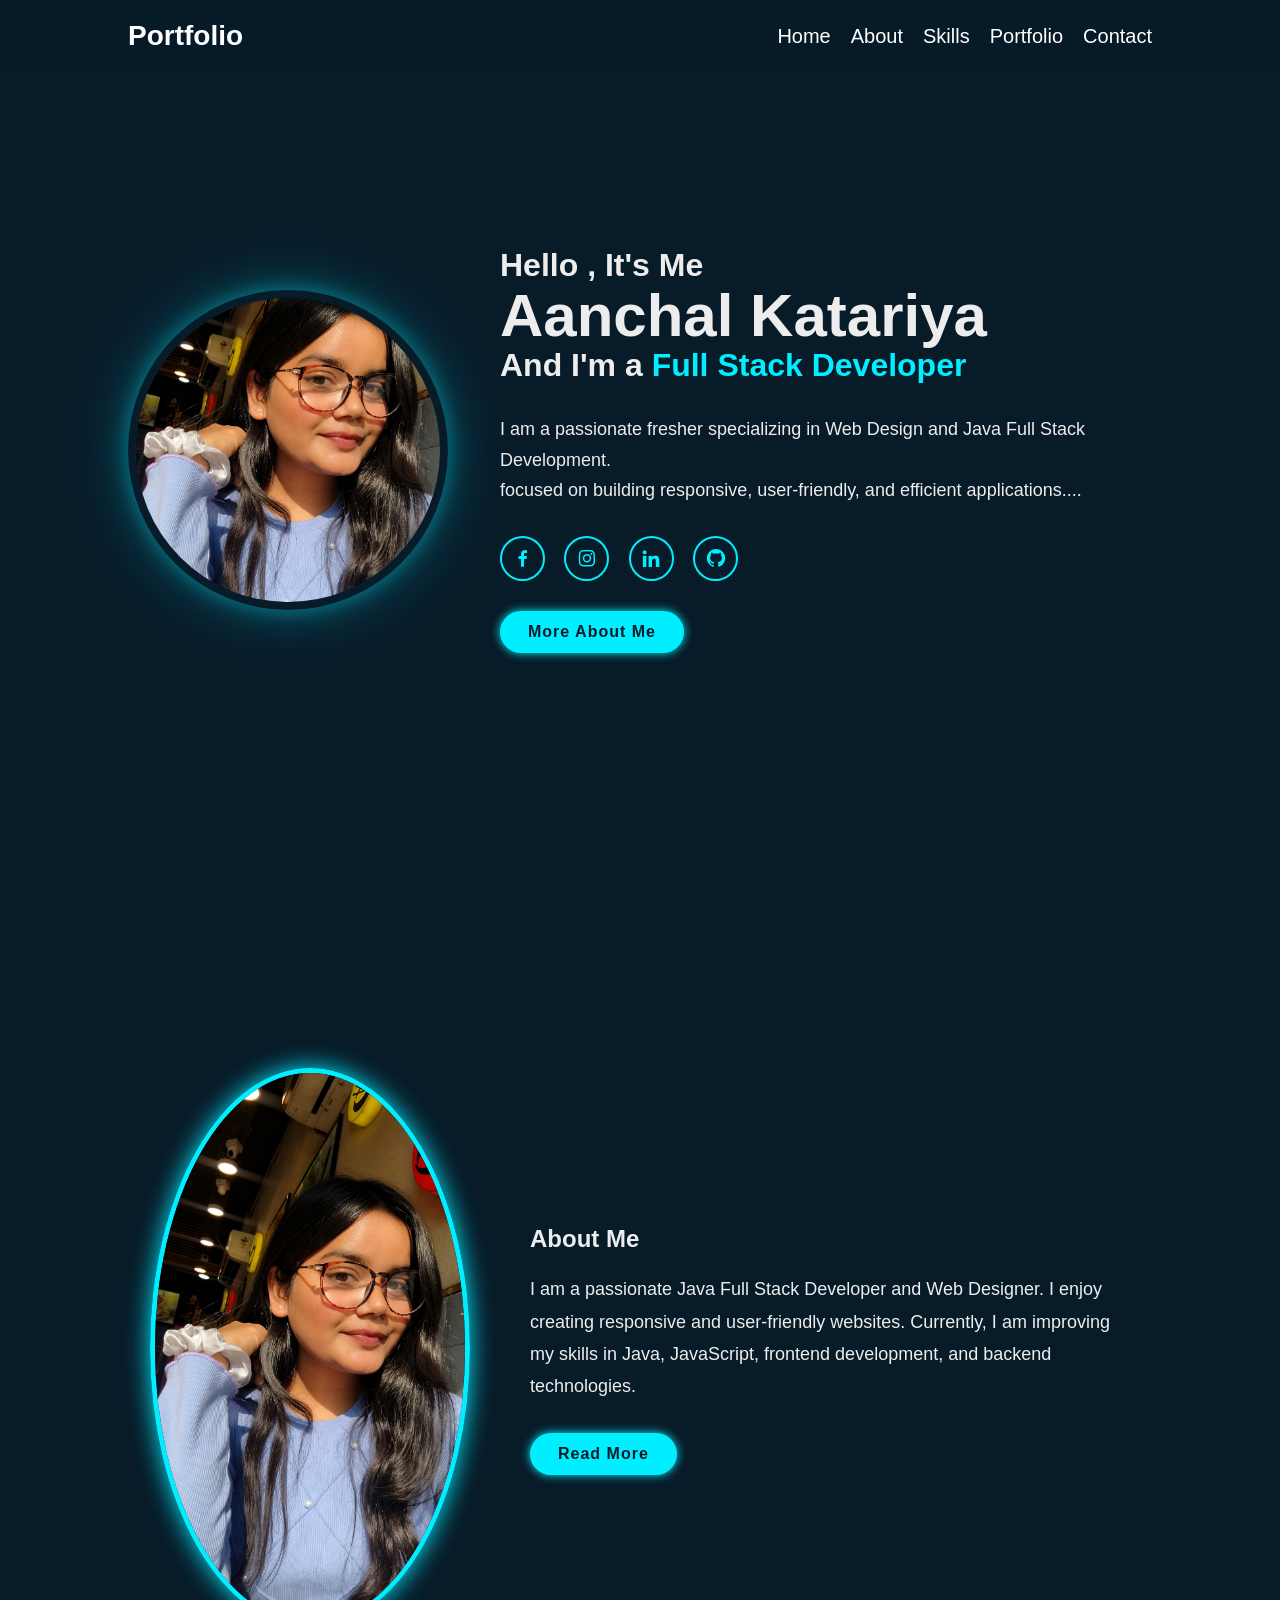
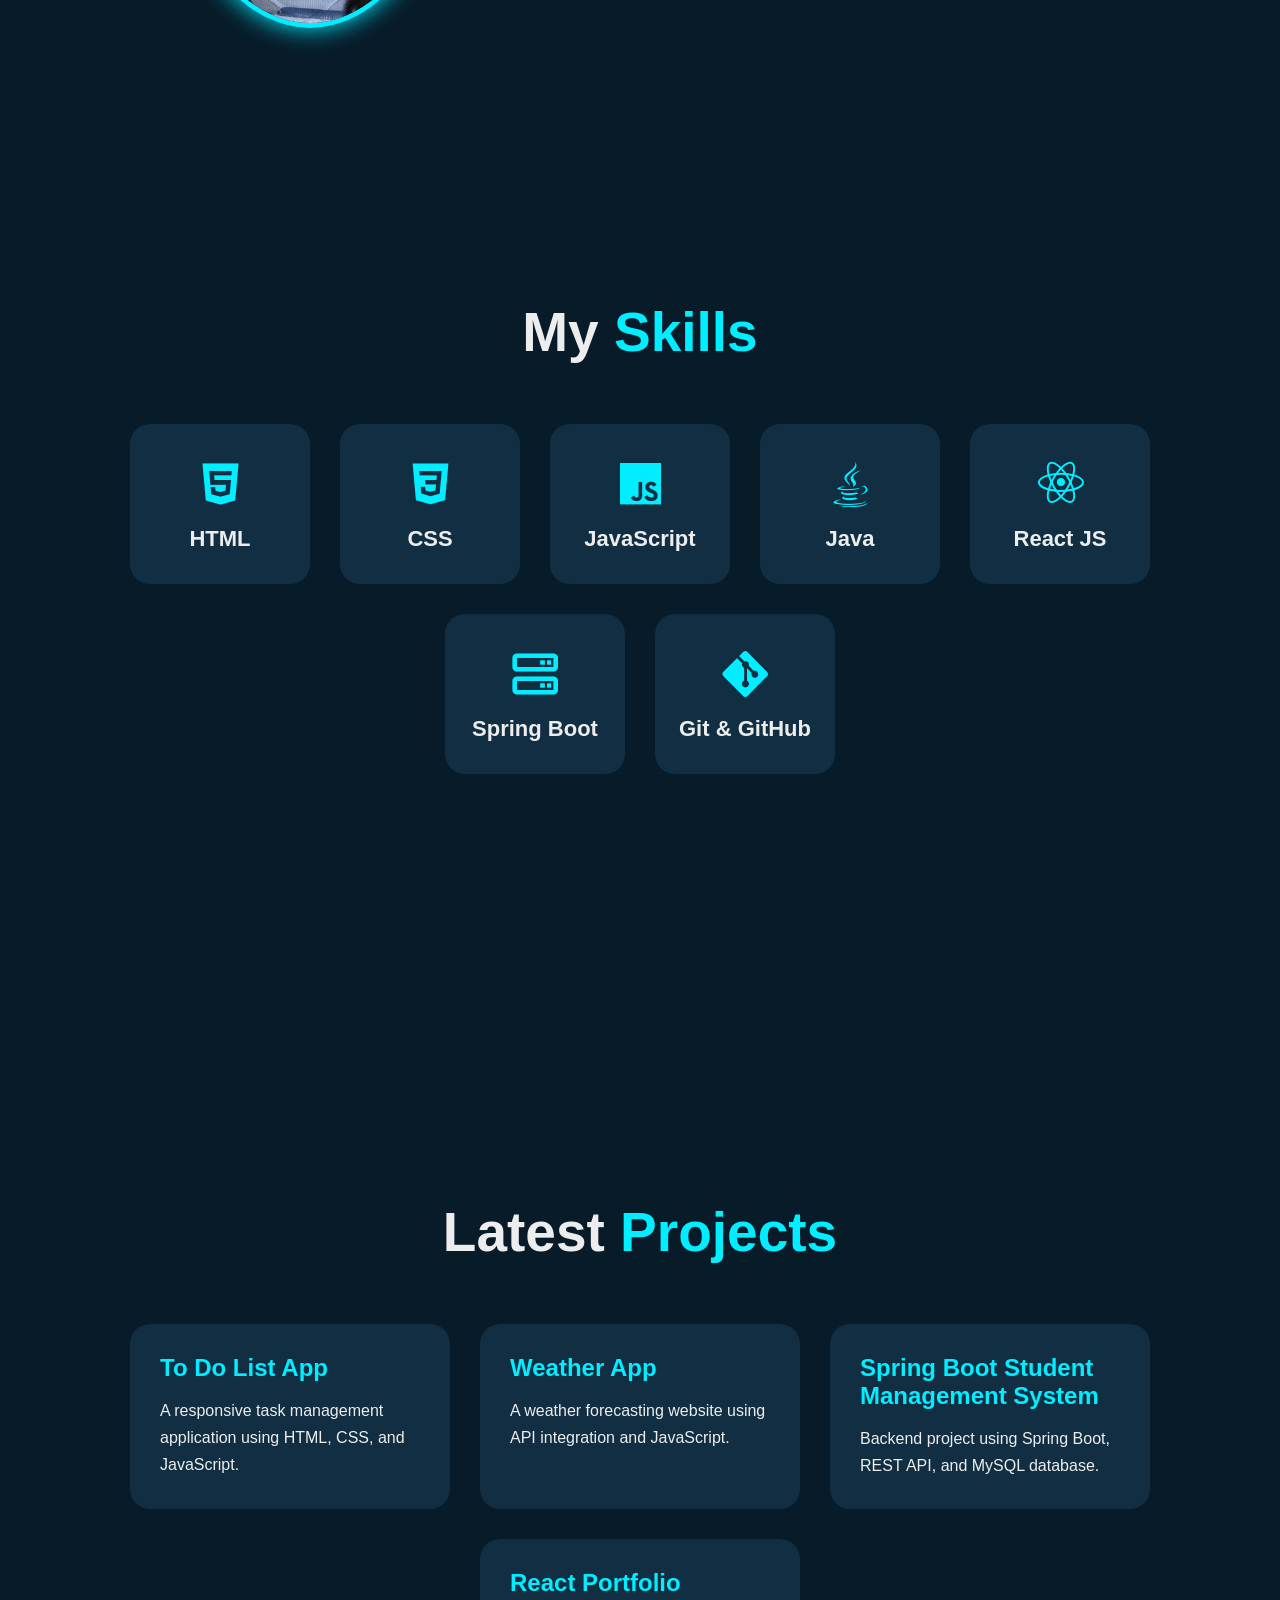
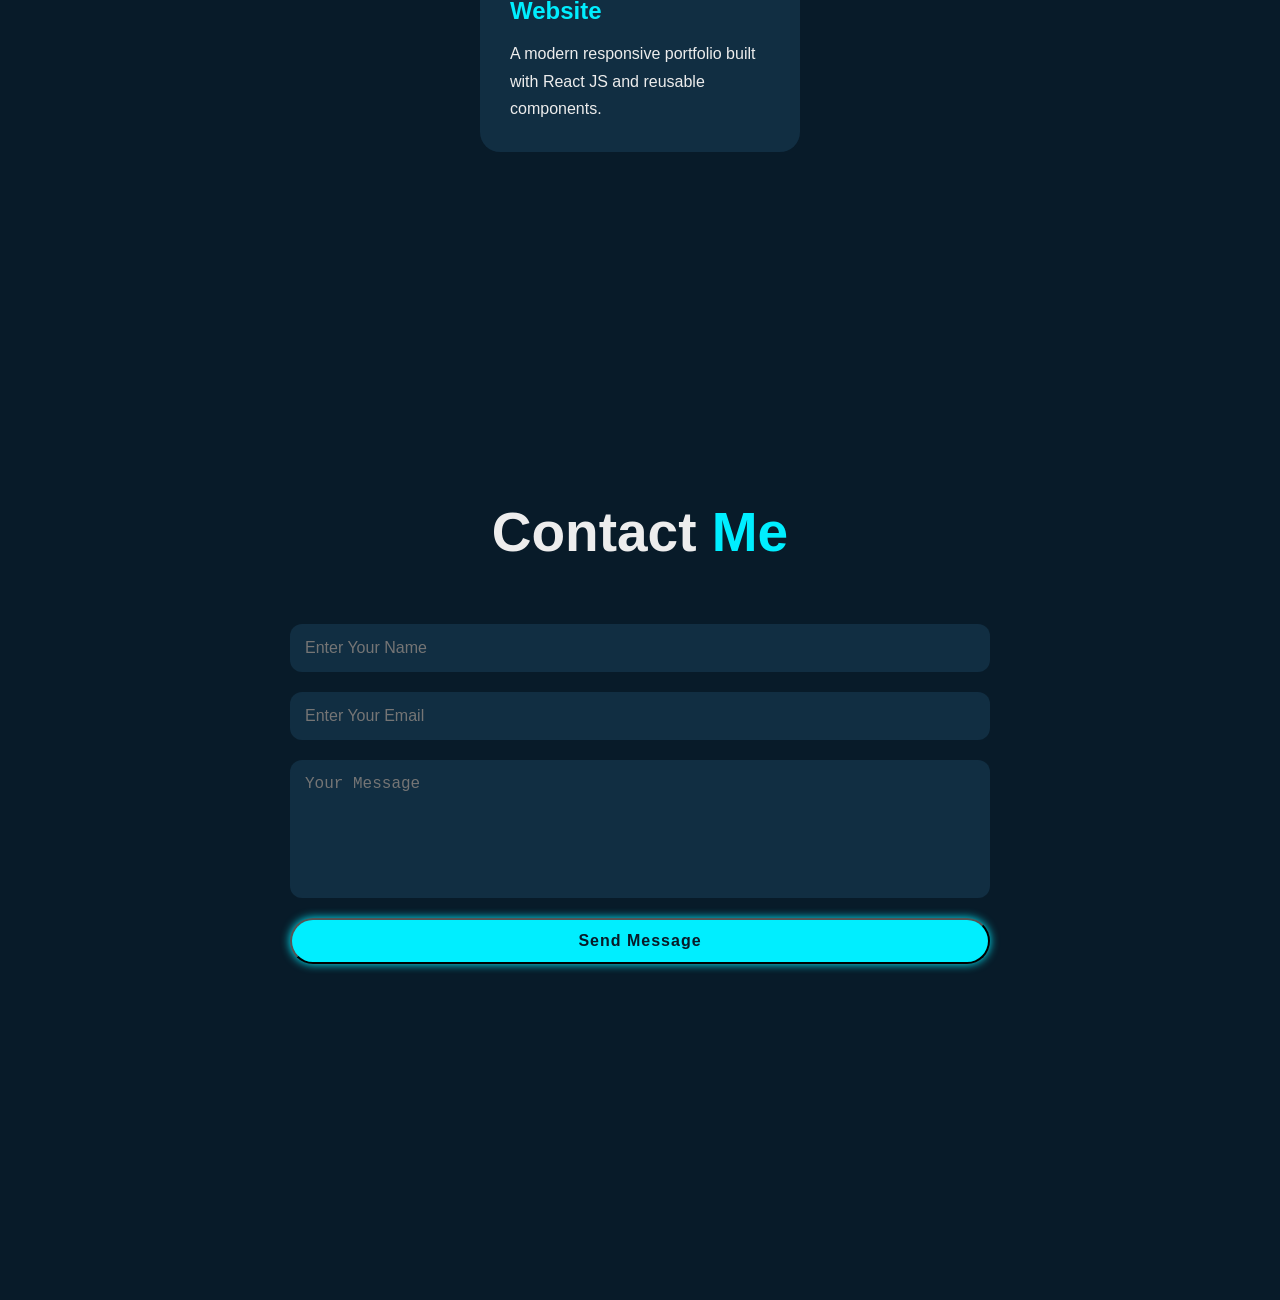
==== index.html @ 50a6406d "prctice" ====
<!DOCTYPE html>
<html lang="en">
<head>
    <meta charset="UTF-8">
    <meta name="viewport" content="width=device-width, initial-scale=1.0">
    <title>My Portfolio</title>
    <link rel="stylesheet" href="style.css">
    <link href='https://unpkg.com/boxicons@2.1.4/css/boxicons.min.css' rel='stylesheet'>
</head>
<body>
    <header class="header">
        <a href="#" class="logo">Portfolio</a>

        <nav class = "navbar">
       <a href="#home" style="--i:1" class="active">Home</a>
       <a href="#about" style="--i:2">About</a>
       <a href="#skills" style="--i:3">Skills</a>
       <a href="#portfolio" style="--i:4">Portfolio</a>
       <a href="#contact" style="--i:5">Contact</a>
         </nav>
    </header>

<section class="home" id="home"> 
   <div class="home-img">
     <img src="aanchal's photo.png" alt="Aanchal katariya">
     <div class="img-border"></div>
   </div>
    <div class="home-content">
        <h3>Hello , It's Me</h3>
        <h1>Aanchal Katariya</h1>
        <h3>And I'm a <span id="element">Full Stack Developer</span></h3>
        <p>I am a passionate fresher specializing in Web Design and Java Full Stack Development.
            <br>focused on building responsive, user-friendly, and efficient applications.... </p>
      
            <div class="home-sci">

    <a href="https://facebook.com/Aanchal Katariya"
       target="_blank"
       style="--i:7">
       <i class='bx bxl-facebook'></i>
    </a>

    <a href="https://instagram.com/aanchal_katariya05"
       target="_blank"
       style="--i:8">
       <i class='bx bxl-instagram'></i>
    </a>

    <a href="https://linkedin.com/in/aanchal-katariya"
       target="_blank"
       style="--i:9">
       <i class='bx bxl-linkedin'></i>
    </a>

    <a href="https://github.com/aanchal-katariya05"
       target="_blank"
       style="--i:10">
       <i class='bx bxl-github'></i>
    </a>

</div>
                <a href="#" class="btn-box"> More About Me </a>
                </div>

            <!-- here is the about section -->
             <div  > </div>
            
        </section>
    
<!-- this is my about section -->

        <section class="about" id="about">

    <div class="about-img">
        <img src="aanchal's photo.png" alt="">
    </div>

    <div class="about-text">
        <h2>About <span>Me</span></h2>

        <p>
            I am a passionate Java Full Stack Developer and Web Designer.
            I enjoy creating responsive and user-friendly websites.
            Currently, I am improving my skills in Java, JavaScript,
            frontend development, and backend technologies.
        </p>

        <a href="#" class="btn-box">Read More</a>
    </div>

</section>



<!-- this is my skills section -->

<section class="skills" id="skills">

    <h2 class="section-title">My <span>Skills</span></h2>

    <div class="skills-container">

        <div class="skill-box">
            <i class='bx bxl-html5'></i>
            <h3>HTML</h3>
        </div>

        <div class="skill-box">
            <i class='bx bxl-css3'></i>
            <h3>CSS</h3>
        </div>

        <div class="skill-box">
            <i class='bx bxl-javascript'></i>
            <h3>JavaScript</h3>
        </div>

        <div class="skill-box">
            <i class='bx bxl-java'></i>
            <h3>Java</h3>
        </div>

        <div class="skill-box">
            <i class='bx bxl-react'></i>
            <h3>React JS</h3>
        </div>

        <div class="skill-box">
            <i class='bx bx-server'></i>
            <h3>Spring Boot</h3>
        </div>

        <div class="skill-box">
            <i class='bx bxl-git'></i>
            <h3>Git & GitHub</h3>
        </div>

    </div>
</section>
 
<!-- this is my Portfolio section -->
<section class="portfolio" id="portfolio">

    <h2 class="section-title">Latest <span>Projects</span></h2>

    <div class="portfolio-container">

        <div class="project-card">
            <h3>To Do List App</h3>
            <p>
                A responsive task management application using
                HTML, CSS, and JavaScript.
            </p>
        </div>

        <div class="project-card">
            <h3>Weather App</h3>
            <p>
                A weather forecasting website using API integration
                and JavaScript.
            </p>
        </div>

        <div class="project-card">
            <h3>Spring Boot Student Management System</h3>
            <p>
                Backend project using Spring Boot, REST API,
                and MySQL database.
            </p>
        </div>

        <div class="project-card">
            <h3>React Portfolio Website</h3>
            <p>
                A modern responsive portfolio built with React JS
                and reusable components.
            </p>
        </div>

    </div>

</section>

<!-- this is my Contact section  -->

<section class="contact" id="contact">

    <h2 class="section-title">Contact <span>Me</span></h2>

    <form>

        <input type="text" placeholder="Enter Your Name">

        <input type="email" placeholder="Enter Your Email">

        <textarea rows="6" placeholder="Your Message"></textarea>

        <button type="submit" class="btn-box">
            Send Message
        </button>

    </form>

</section>


<script src="main.js "></script>
</body>
</html>
---- style.css ----
*
{
   margin: 0;
   padding: 0;
   box-sizing: border-box;
}

html
{
    scroll-behavior: smooth;
}

body
{
    color: #ededed;
    font-family: 'Poppins', sans-serif;
    overflow-x: hidden;
    background: #081b29;
}

/* HEADER */

.header
{
    position: fixed;
    top: 0;
    left: 0;
    width: 100%;
    padding: 20px 10%;
    background: rgba(8, 27, 41, 0.8);
    backdrop-filter: blur(10px);
    display: flex;
    justify-content: space-between;
    align-items: center;
    z-index: 100;
}

.logo
{
    font-size: 28px;
    color: #fff;
    text-decoration: none;
    font-weight: 700;
    opacity: 0;
    animation: slideRight 1s ease forwards;
}

.navbar
{
    display: flex;
    gap: 20px;
}

.navbar a
{
    font-size: 20px;
    color: #fff;
    text-decoration: none;
    font-weight: 500;
    transition: .3s;
    opacity: 0;
    animation: slideTop .5s ease forwards;
}

.navbar a:hover
{
    color: #0ef;
}

/* HOME SECTION */

.home
{
    position: relative;
    width: 100%;
    min-height: 100vh;
    background: #081b29;
    display: flex;
    justify-content: space-between;
    align-items: center;
    padding: 100px 10%;
    gap: 50px;
}

.home-content
{
    max-width: 600px;
}

.home-content h3
{
    font-size: 32px;
    font-weight: 700;
    opacity: 0;
    animation: slideBottom 1s ease forwards;
}

.home-content h3:nth-of-type(2)
{
    margin-bottom: 30px;
    animation: slideTop 1s ease forwards;
    animation-delay: .7s;
}

.home-content h3 span
{
    color: #0ef;
}

.home-content h1
{
   font-size: 60px;
   font-weight: 700;
   margin: -3px 0;
   opacity: 0;
   animation: slideRight 1s ease forwards;
   animation-delay: 1s;
}

.home-content p
{
    font-size: 18px;
    line-height: 1.7;
    opacity: 0;
    animation: slideLeft 1s ease forwards;
    animation-delay: 1s;
}

/* SOCIAL ICONS */

.home-sci a
{
    display: inline-flex;
    justify-content: center;
    align-items: center;
    width: 45px;
    height: 45px;
    border: 2px solid #0ef;
    border-radius: 50%;
    font-size: 22px;
    color: #0ef;
    text-decoration: none;
    margin: 30px 15px 30px 0;
    transition: .5s ease;
    opacity: 0;
    animation: slideLeft 1s ease forwards;
    animation-delay: calc(.2s * var(--i));
}

.home-sci a:hover
{
    background: #0ef;
    color: #081b29;
    box-shadow: 0 0 25px #0ef;
    transform: translateY(-5px);
}

/* BUTTON */

.btn-box
{
    display: inline-block;
    padding: 12px 28px;
    background: #0ef;
    border-radius: 30px;
    text-decoration: none;
    color: #081b29;
    font-weight: 600;
    font-size: 16px;
    letter-spacing: 1px;
    transition: .4s;
    opacity: 0;
    animation: slideTop 1s ease forwards;
    animation-delay: 2s;
    box-shadow: 0 0 10px #0ef;
}

.btn-box:hover
{
    box-shadow: 0 0 40px #0ef;
    transform: scale(1.05);
}

/* HOME IMAGE */

.home-img
{
   position: relative;
   width: 320px;
   height: 320px;
   animation: float 6s ease-in-out infinite;
}

.home-img img
{
    width: 100%;
    height: 100%;
    object-fit: cover;
    border-radius: 50%;
    border: 8px solid transparent;
    background: conic-gradient(
        from 0deg,
        #0ef,
        #0cf,
        #00f,
        #0ef
    );
    background-clip: padding-box;
    box-shadow:
        0 0 20px rgba(0, 238, 255, 0.4),
        0 0 60px rgba(0, 238, 255, 0.3);
}

.img-border
{
    position: absolute;
    inset: -12px;
    background: conic-gradient(
        from 0deg,
        transparent,
        #0ef,
        #00f,
        transparent
    );
    border-radius: 50%;
    z-index: -1;
    animation: rotate 10s linear infinite;
}

/* COMMON SECTION */

.about,
.skills,
.portfolio,
.contact
{
    min-height: 100vh;
    padding: 100px 10%;
    background: #081b29;
}

.section-title
{
    text-align: center;
    font-size: 55px;
    margin-bottom: 60px;
}

.section-title span
{
    color: #0ef;
}

/* ABOUT */

.about
{
    display: flex;
    align-items: center;
    justify-content: center;
    gap: 60px;
}

.about-img img
{
    width: 320px;
    border-radius: 50%;
    border: 5px solid #0ef;
    box-shadow: 0 0 25px #0ef;
}

.about-text
{
    max-width: 600px;
}

.about-text p
{
    font-size: 18px;
    line-height: 1.8;
    margin: 20px 0 30px;
}

/* SKILLS */

.skills-container
{
    display: flex;
    flex-wrap: wrap;
    justify-content: center;
    gap: 30px;
}

.skill-box
{
    width: 180px;
    padding: 30px 20px;
    background: #112e42;
    border-radius: 20px;
    border: 2px solid transparent;
    text-align: center;
    transition: .5s ease;
    cursor: pointer;
}

.skill-box:hover
{
    transform: translateY(-10px);
    border-color: #0ef;
    box-shadow: 0 0 25px rgba(0, 238, 255, 0.5);
}

.skill-box i
{
    font-size: 55px;
    color: #0ef;
    margin-bottom: 15px;
}

.skill-box h3
{
    font-size: 22px;
}

/* PORTFOLIO */

.portfolio-container
{
    display: flex;
    flex-wrap: wrap;
    justify-content: center;
    gap: 30px;
}

.project-card
{
    width: 320px;
    padding: 30px;
    background: #112e42;
    border-radius: 20px;
    transition: .5s;
    position: relative;
    overflow: hidden;
}

.project-card::before
{
    content: '';
    position: absolute;
    top: -100%;
    left: 0;
    width: 100%;
    height: 100%;
    background: linear-gradient(
        transparent,
        rgba(0,238,255,0.2),
        transparent
    );
    transition: .5s;
}

.project-card:hover::before
{
    top: 100%;
}

.project-card:hover
{
    transform: scale(1.05);
    box-shadow: 0 0 25px rgba(0,238,255,0.4);
}

.project-card h3
{
    color: #0ef;
    margin-bottom: 15px;
    font-size: 24px;
}

.project-card p
{
    line-height: 1.7;
}

/* CONTACT */

.contact form
{
    max-width: 700px;
    margin: auto;
    display: flex;
    flex-direction: column;
    gap: 20px;
}

.contact input,
.contact textarea
{
    padding: 15px;
    border: none;
    outline: none;
    border-radius: 12px;
    background: #112e42;
    color: white;
    font-size: 16px;
}

.contact textarea
{
    resize: none;
}

/* ANIMATIONS */

@keyframes slideRight
{
    0%
    {
        transform: translateX(-100px);
        opacity: 0;
    }

    100%
    {
        transform: translateX(0);
        opacity: 1;
    }
}

@keyframes slideLeft
{
    0%
    {
        transform: translateX(100px);
        opacity: 0;
    }

    100%
    {
        transform: translateX(0);
        opacity: 1;
    }
}

@keyframes slideTop
{
    0%
    {
        transform: translateY(100px);
        opacity: 0;
    }

    100%
    {
        transform: translateY(0);
        opacity: 1;
    }
}

@keyframes slideBottom
{
    0%
    {
        transform: translateY(-100px);
        opacity: 0;
    }

    100%
    {
        transform: translateY(0);
        opacity: 1;
    }
}

@keyframes float
{
    0%,100%
    {
        transform: translateY(0px);
    }

    50%
    {
        transform: translateY(-20px);
    }
}

@keyframes rotate
{
    0%
    {
        transform: rotate(0deg);
    }

    100%
    {
        transform: rotate(360deg);
    }
}

/* RESPONSIVE */

@media (max-width: 991px)
{
    .home,
    .about
    {
        flex-direction: column;
        text-align: center;
    }

    .navbar
    {
        gap: 15px;
    }

    .navbar a
    {
        font-size: 18px;
    }

    .home-content h1
    {
        font-size: 45px;
    }

    .section-title
    {
        font-size: 40px;
    }
}

@media (max-width: 768px)
{
    .header
    {
        padding: 20px 5%;
    }

    .home,
    .about,
    .skills,
    .portfolio,
    .contact
    {
        padding: 100px 5%;
    }

    .home-img
    {
        width: 250px;
        height: 250px;
    }

    .about-img img
    {
        width: 250px;
    }

    .skill-box
    {
        width: 150px;
    }

    .project-card
    {
        width: 100%;
    }
}

@media (max-width: 768px)
{
    .header
    {
        flex-direction: column;
        padding: 15px 5%;
        gap: 15px;
    }

    .navbar
    {
        flex-wrap: wrap;
        justify-content: center;
        gap: 10px;
    }

    .navbar a
    {
        margin-left: 0;
        font-size: 16px;
    }

    .home
    {
        flex-direction: column;
        text-align: center;
        padding-top: 150px;
    }

    .home-content h1
    {
        font-size: 38px;
    }

    .home-content h3
    {
        font-size: 24px;
    }

    .home-content p
    {
        font-size: 16px;
    }

    .home-img
    {
        width: 220px;
        height: 220px;
    }

    .about
    {
        flex-direction: column;
        text-align: center;
    }

    .about-img img
    {
        width: 220px;
    }

    .about-text h2
    {
        font-size: 35px;
    }

    .section-title
    {
        font-size: 35px;
    }

    .skills-container
    {
        gap: 15px;
    }

    .skill-box
    {
        width: 140px;
        padding: 20px;
    }

    .project-card
    {
        width: 100%;
    }

    .contact form
    {
        width: 100%;
    }
}
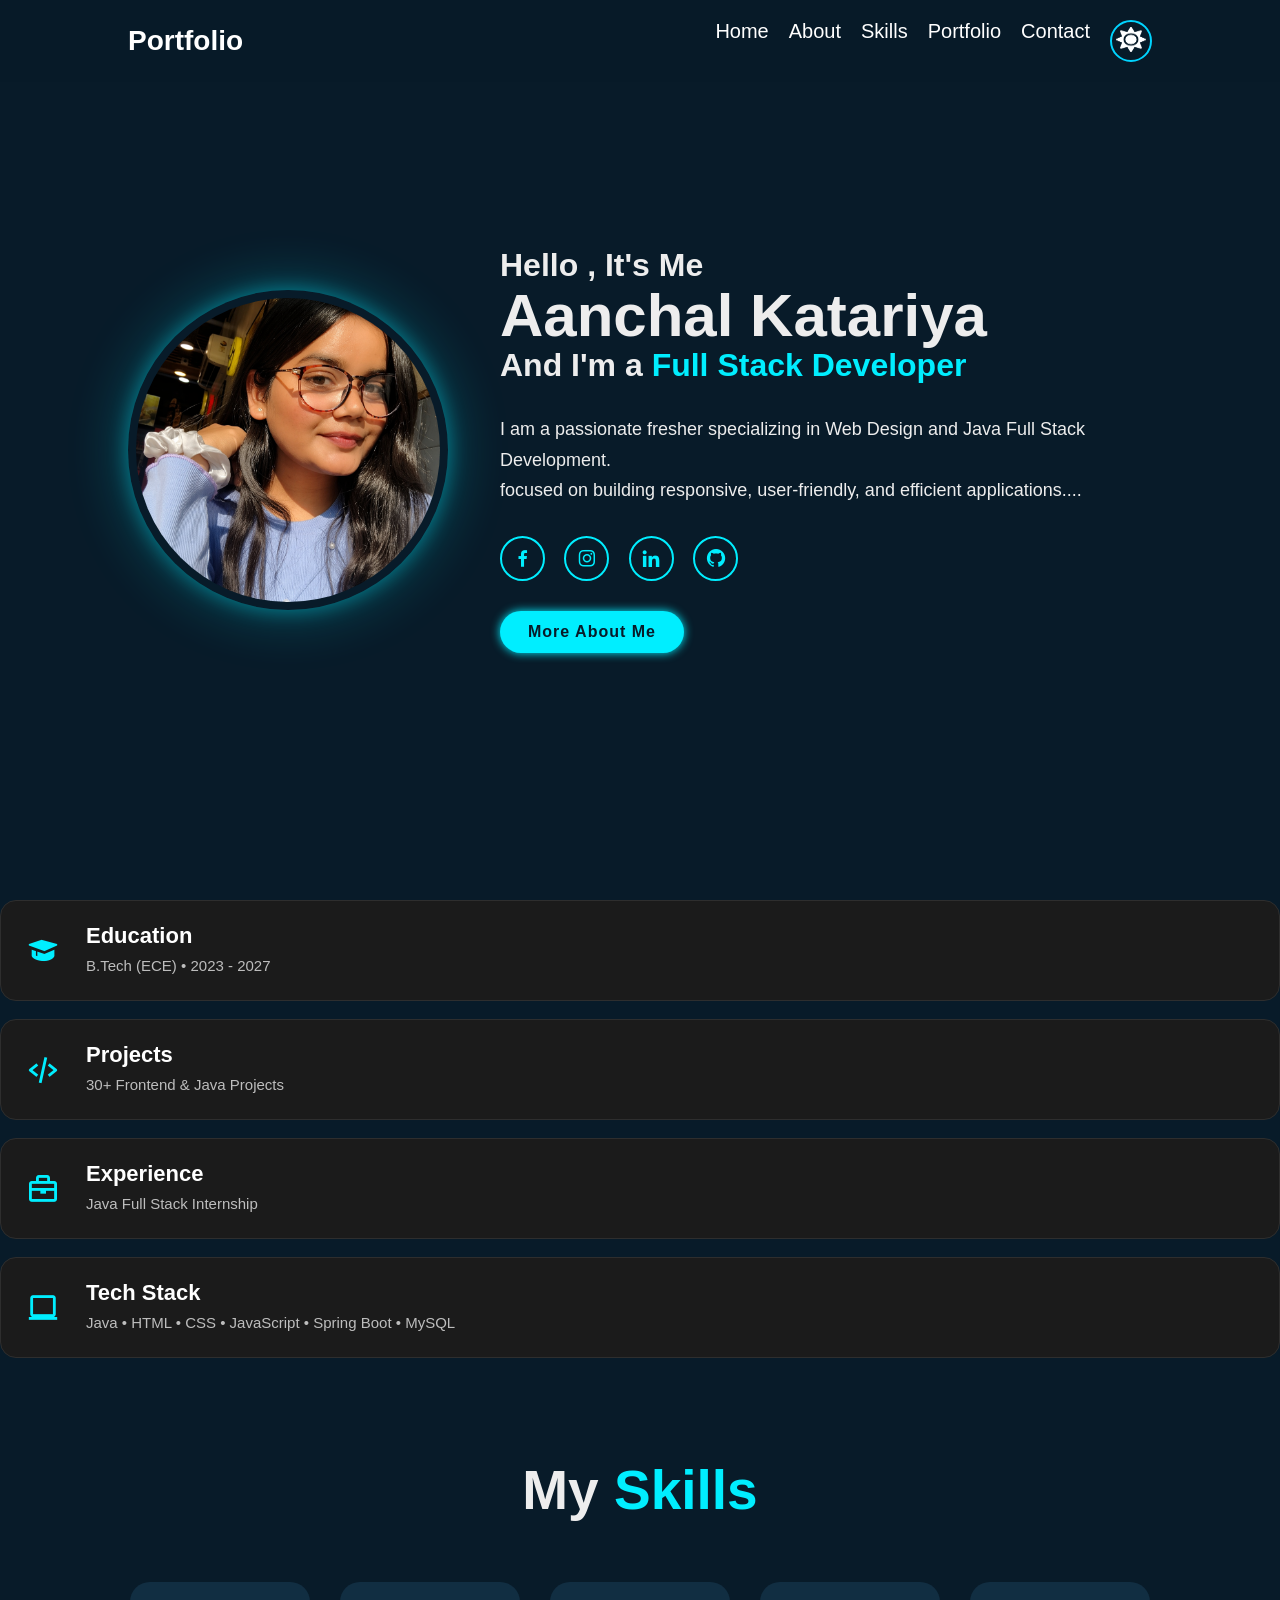
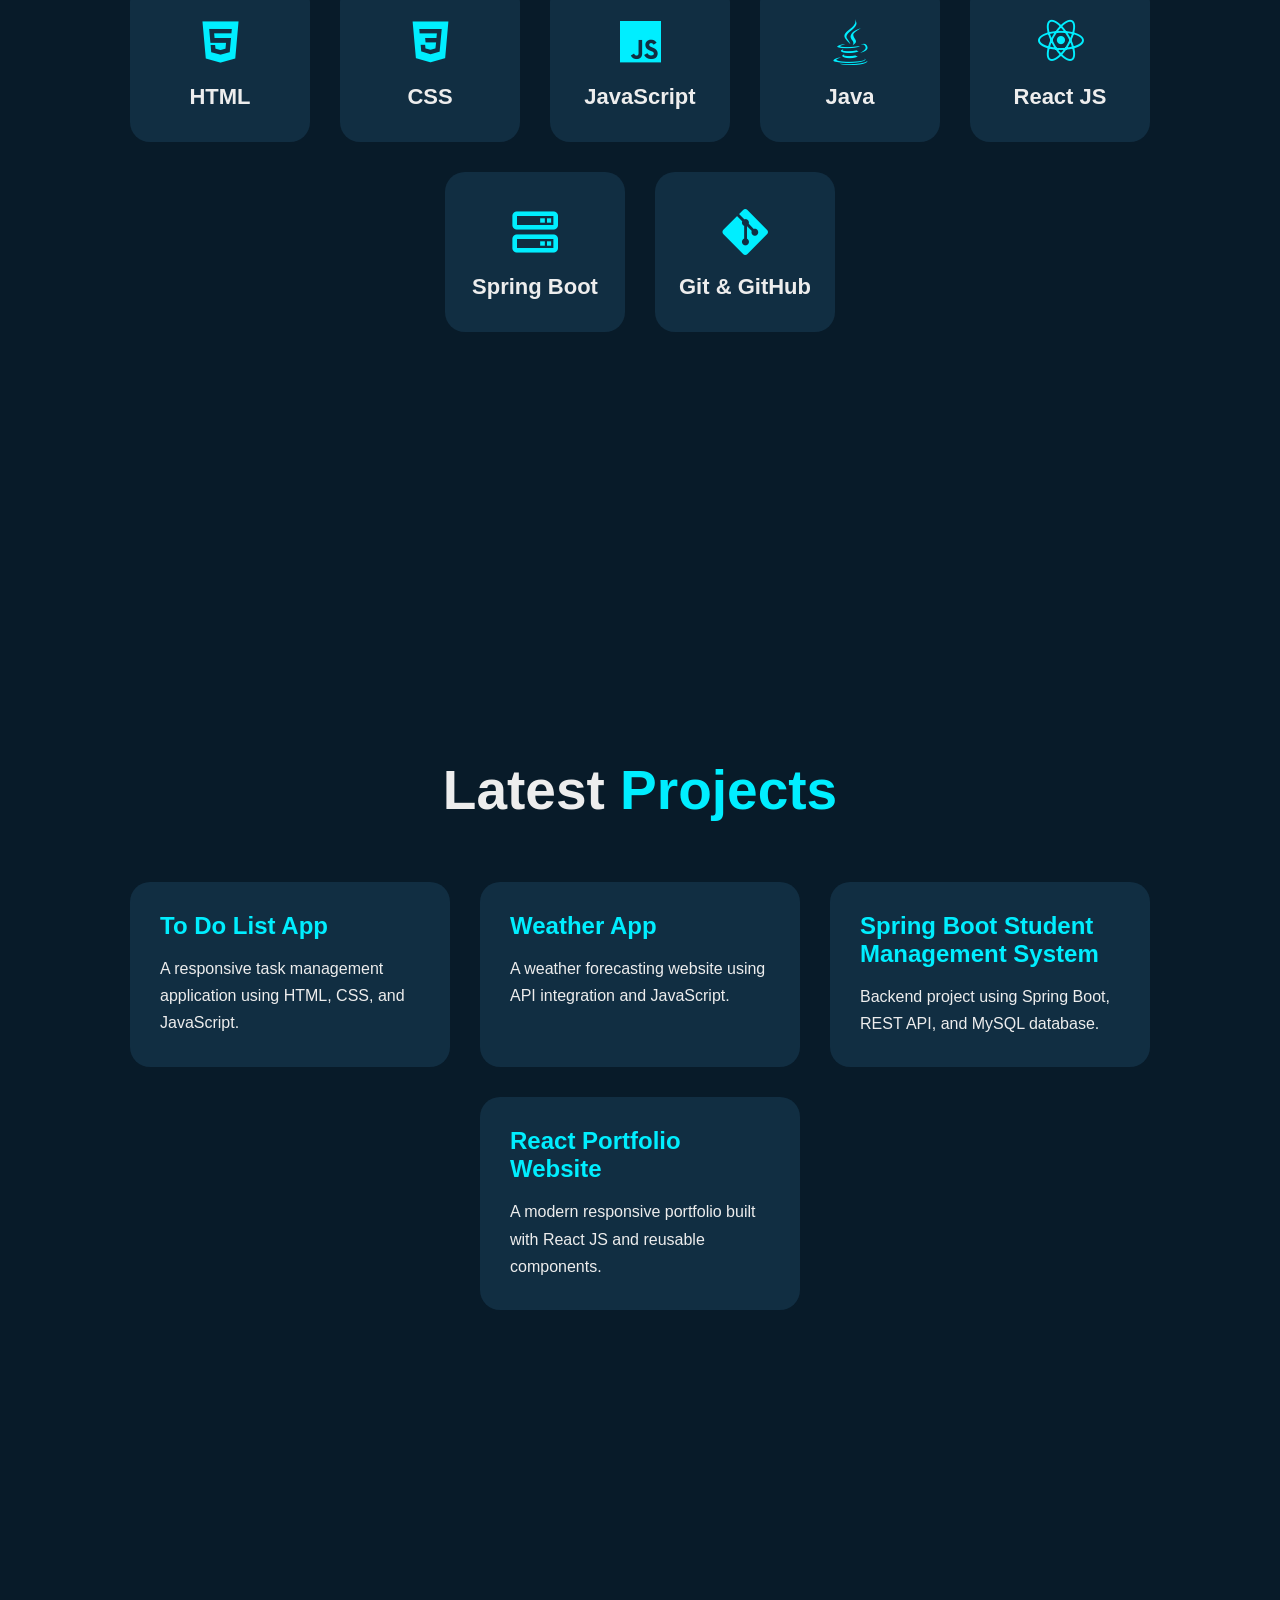
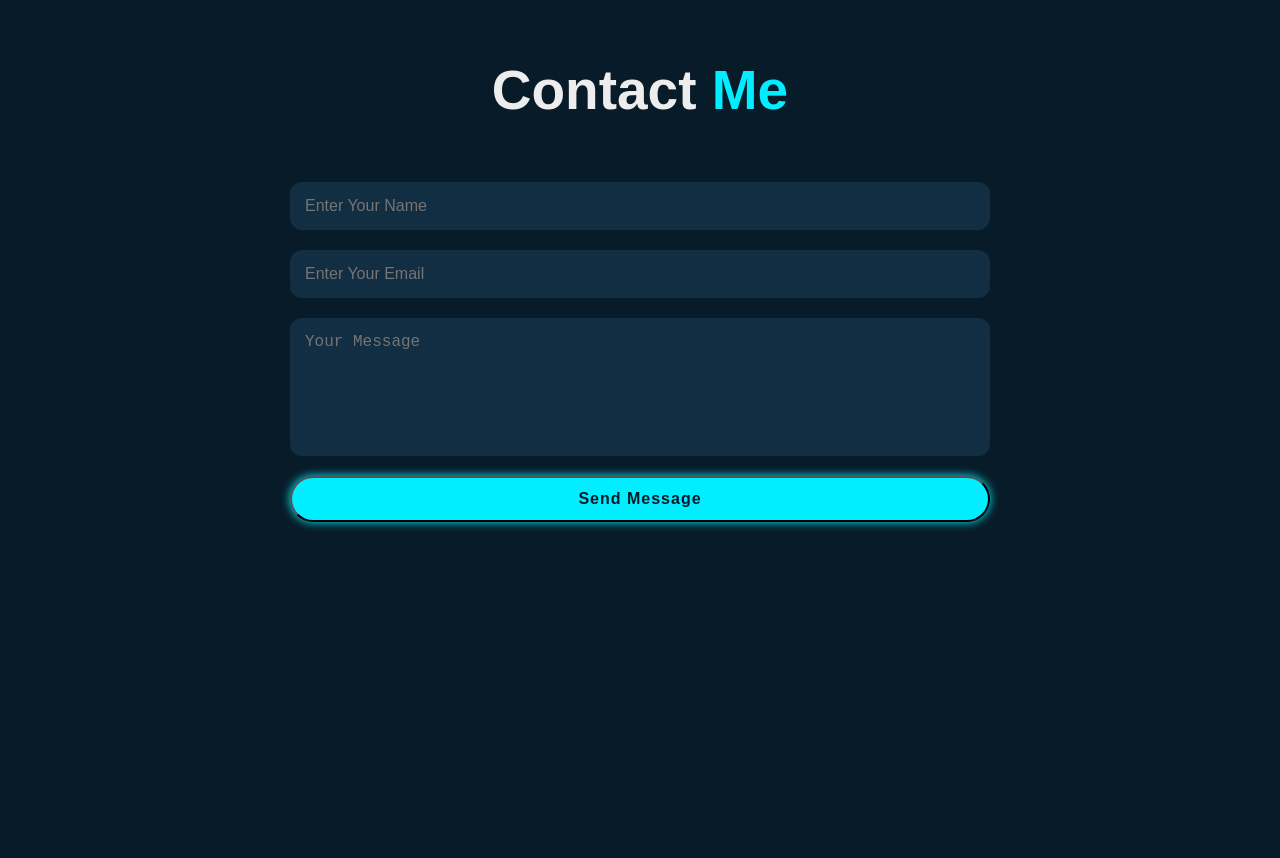
==== commit 835a1bfa: "added toggle button" ====
--- a/index.html
+++ b/index.html
@@ -9,7 +9,7 @@
 </head>
 <body>
     <header class="header">
-        <a href="#" class="logo">Portfolio</a>
+        <a href="#" class="logo">Portfolio</a> 
 
         <nav class = "navbar">
        <a href="#home" style="--i:1" class="active">Home</a>
@@ -17,6 +17,9 @@
        <a href="#skills" style="--i:3">Skills</a>
        <a href="#portfolio" style="--i:4">Portfolio</a>
        <a href="#contact" style="--i:5">Contact</a>
+       <button onclick="change()" class="theme-btn">
+        <img src="sun.png" id="icon">
+       </button>
          </nav>
     </header>
 
@@ -68,28 +71,46 @@
         </section>
     
 <!-- this is my about section -->
-
-        <section class="about" id="about">
-
-    <div class="about-img">
-        <img src="aanchal's photo.png" alt="">
-    </div>
-
-    <div class="about-text">
-        <h2>About <span>Me</span></h2>
-
-        <p>
-            I am a passionate Java Full Stack Developer and Web Designer.
-            I enjoy creating responsive and user-friendly websites.
-            Currently, I am improving my skills in Java, JavaScript,
-            frontend development, and backend technologies.
-        </p>
-
-        <a href="#" class="btn-box">Read More</a>
-    </div>
-
-</section>
-
+ 
+<div class="about-info">
+
+    <div class="info-card">
+        <i class='bx bxs-graduation'></i>
+
+        <div>
+            <h3>Education</h3>
+            <p>B.Tech (ECE) • 2023 - 2027</p>
+        </div>
+    </div>
+
+    <div class="info-card">
+        <i class='bx bx-code-alt'></i>
+
+        <div>
+            <h3>Projects</h3>
+            <p>30+ Frontend & Java Projects</p>
+        </div>
+    </div>
+
+    <div class="info-card">
+        <i class='bx bx-briefcase'></i>
+
+        <div>
+            <h3>Experience</h3>
+            <p>Java Full Stack Internship</p>
+        </div>
+    </div>
+
+    <div class="info-card">
+        <i class='bx bx-laptop'></i>
+
+        <div>
+            <h3>Tech Stack</h3>
+            <p>Java • HTML • CSS • JavaScript • Spring Boot • MySQL</p>
+        </div>
+    </div>
+
+</div>
 
 
 <!-- this is my skills section -->
--- a/style.css
+++ b/style.css
@@ -65,6 +65,27 @@
 .navbar a:hover
 {
     color: #0ef;
+}
+
+  #icon {
+    width: 30px;
+    height: 25px;
+    cursor: pointer;
+}
+
+.theme-btn{
+    width: 42px;
+    height: 42px;
+    border-radius: 50%;
+    background: transparent;
+    border: 2px solid #00d4ff;
+    color: #00d4ff;
+    transition: .3s;
+}
+
+.theme-btn:hover{
+    background: #00d4ff;
+    color: #fff;
 }
 
 /* HOME SECTION */
@@ -253,33 +274,70 @@
 
 /* ABOUT */
 
-.about
-{
-    display: flex;
-    align-items: center;
-    justify-content: center;
-    gap: 60px;
-}
-
-.about-img img
-{
-    width: 320px;
-    border-radius: 50%;
-    border: 5px solid #0ef;
-    box-shadow: 0 0 25px #0ef;
-}
-
-.about-text
-{
-    max-width: 600px;
-}
-
-.about-text p
-{
-    font-size: 18px;
-    line-height: 1.8;
-    margin: 20px 0 30px;
-}
+.about-info{
+    flex:1;
+    display:flex;
+    flex-direction:column;
+    gap:18px;
+}
+
+.info-card{
+    display:flex;
+    align-items:center;
+    gap:20px;
+    padding:22px 25px;
+    border-radius:16px;
+    background:#1b1b1b;
+    border:1px solid #2e2e2e;
+    transition:.3s;
+}
+
+.info-card i{
+    font-size:34px;
+    color:#0ef;
+    min-width:40px;
+}
+
+.info-card h3{
+    color:#fff;
+    margin-bottom:5px;
+    font-size:22px;
+}
+
+.info-card p{
+    color:#bdbdbd;
+    font-size:15px;
+    line-height:1.6;
+}
+
+.info-card:hover{
+    transform:translateX(8px);
+    border-color:#0ef;
+    box-shadow:0 0 20px rgba(0,238,255,.25);
+}
+
+body.light-mode .about-text p{
+    color:#444;
+}
+
+body.light-mode .info-card{
+    background:#fff;
+    border:1px solid #e7e7e7;
+    box-shadow:0 8px 20px rgba(0,0,0,.08);
+}
+
+body.light-mode .info-card h3{
+    color:#111;
+}
+
+body.light-mode .info-card p{
+    color:#666;
+}
+
+body.light-mode .info-card i{
+    color:#00bcd4;
+}
+
 
 /* SKILLS */
 
@@ -502,8 +560,7 @@
 
 @media (max-width: 991px)
 {
-    .home,
-    .about
+    .home
     {
         flex-direction: column;
         text-align: center;
@@ -538,7 +595,6 @@
     }
 
     .home,
-    .about,
     .skills,
     .portfolio,
     .contact
@@ -552,11 +608,7 @@
         height: 250px;
     }
 
-    .about-img img
-    {
-        width: 250px;
-    }
-
+    
     .skill-box
     {
         width: 150px;
@@ -589,7 +641,8 @@
         margin-left: 0;
         font-size: 16px;
     }
-
+ 
+       
     .home
     {
         flex-direction: column;
@@ -618,21 +671,7 @@
         height: 220px;
     }
 
-    .about
-    {
-        flex-direction: column;
-        text-align: center;
-    }
-
-    .about-img img
-    {
-        width: 220px;
-    }
-
-    .about-text h2
-    {
-        font-size: 35px;
-    }
+
 
     .section-title
     {
@@ -659,4 +698,42 @@
     {
         width: 100%;
     }
+}
+
+/* Light Mode */
+
+.light-theme{
+    background: #f5f5f5;
+    color: #111;
+}
+
+.light-theme .header{
+    background: rgba(255,255,255,0.9);
+}
+
+.light-theme .home,
+.light-theme .about,
+.light-theme .skills,
+.light-theme .portfolio,
+.light-theme .contact{
+    background: #f5f5f5;
+    color: #111;
+}
+
+.light-theme .logo,
+.light-theme .navbar a,
+.light-theme h1,
+.light-theme h2,
+.light-theme h3,
+.light-theme p{
+    color: #111;
+}
+
+.light-theme .skill-box,
+.light-theme .project-card,
+.light-theme input,
+.light-theme textarea{
+    background: #fff;
+    color: #111;
+    border: 1px solid #ddd;
 }
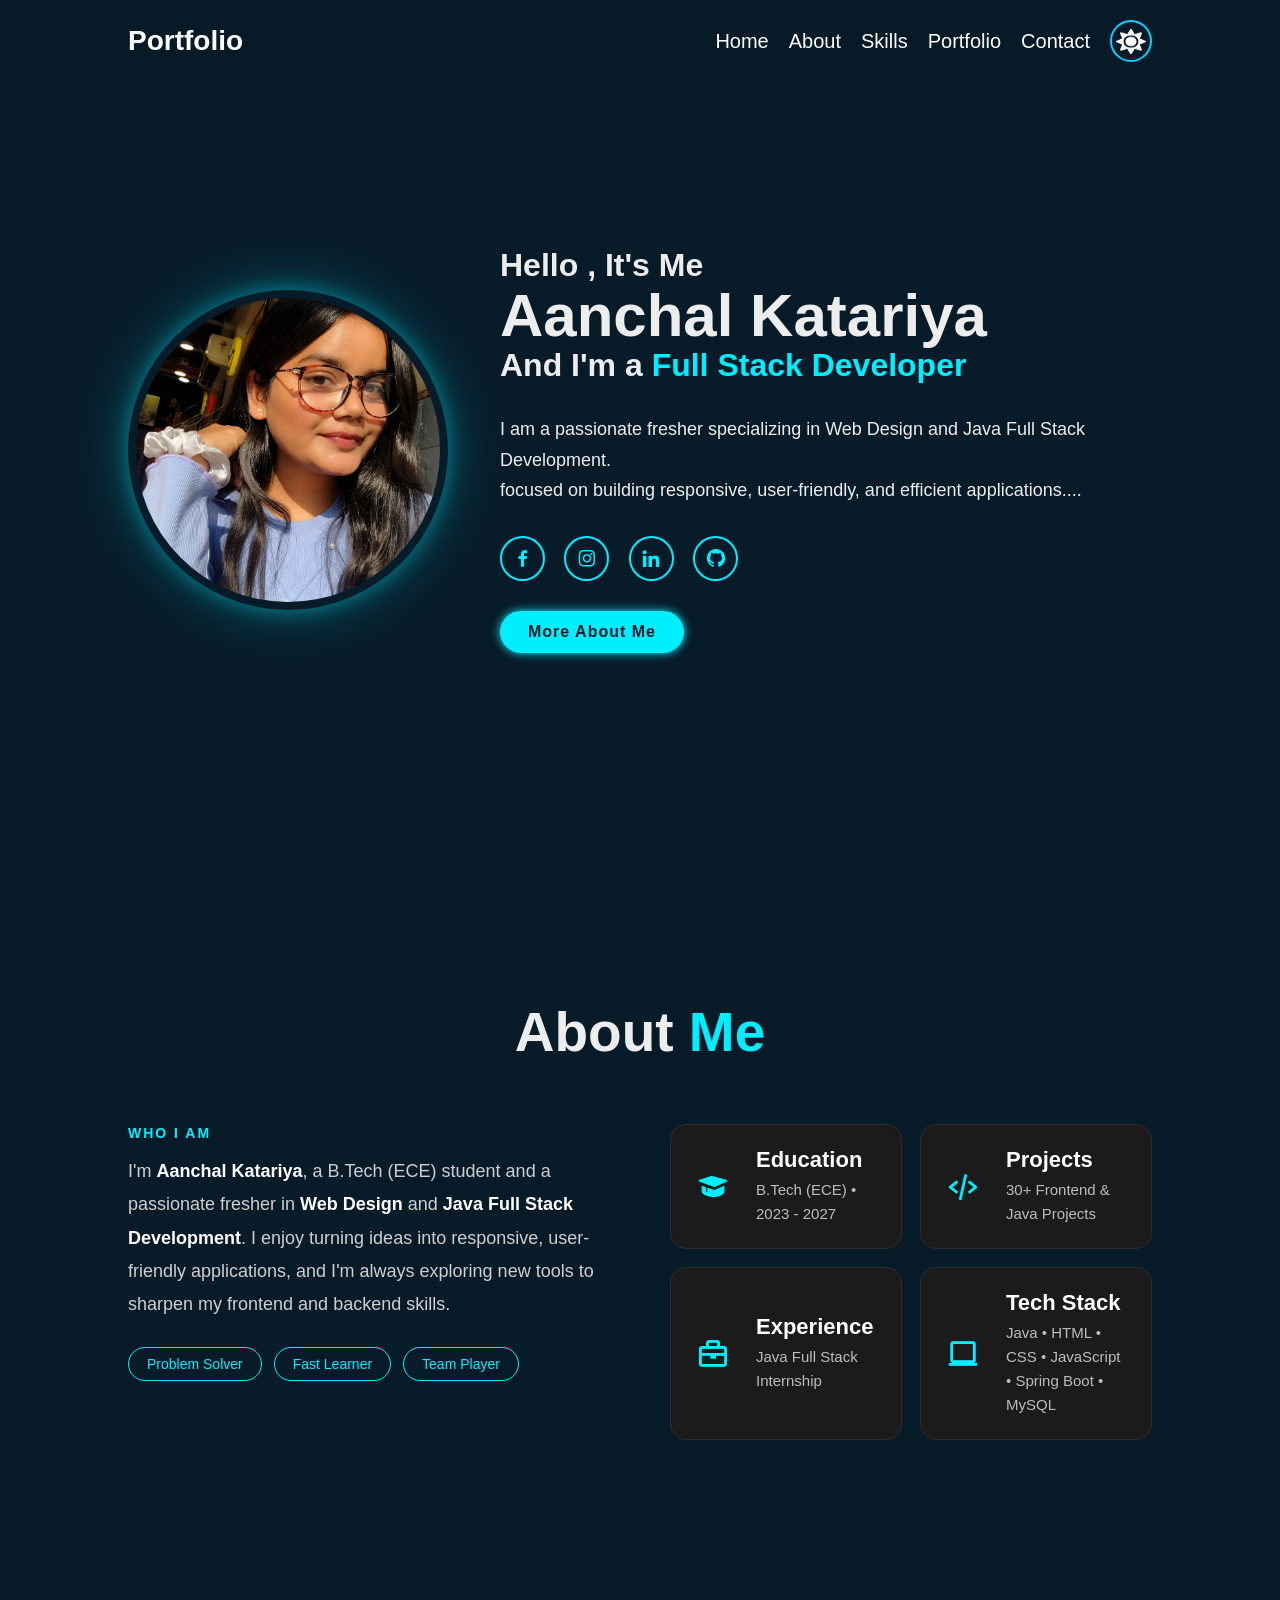
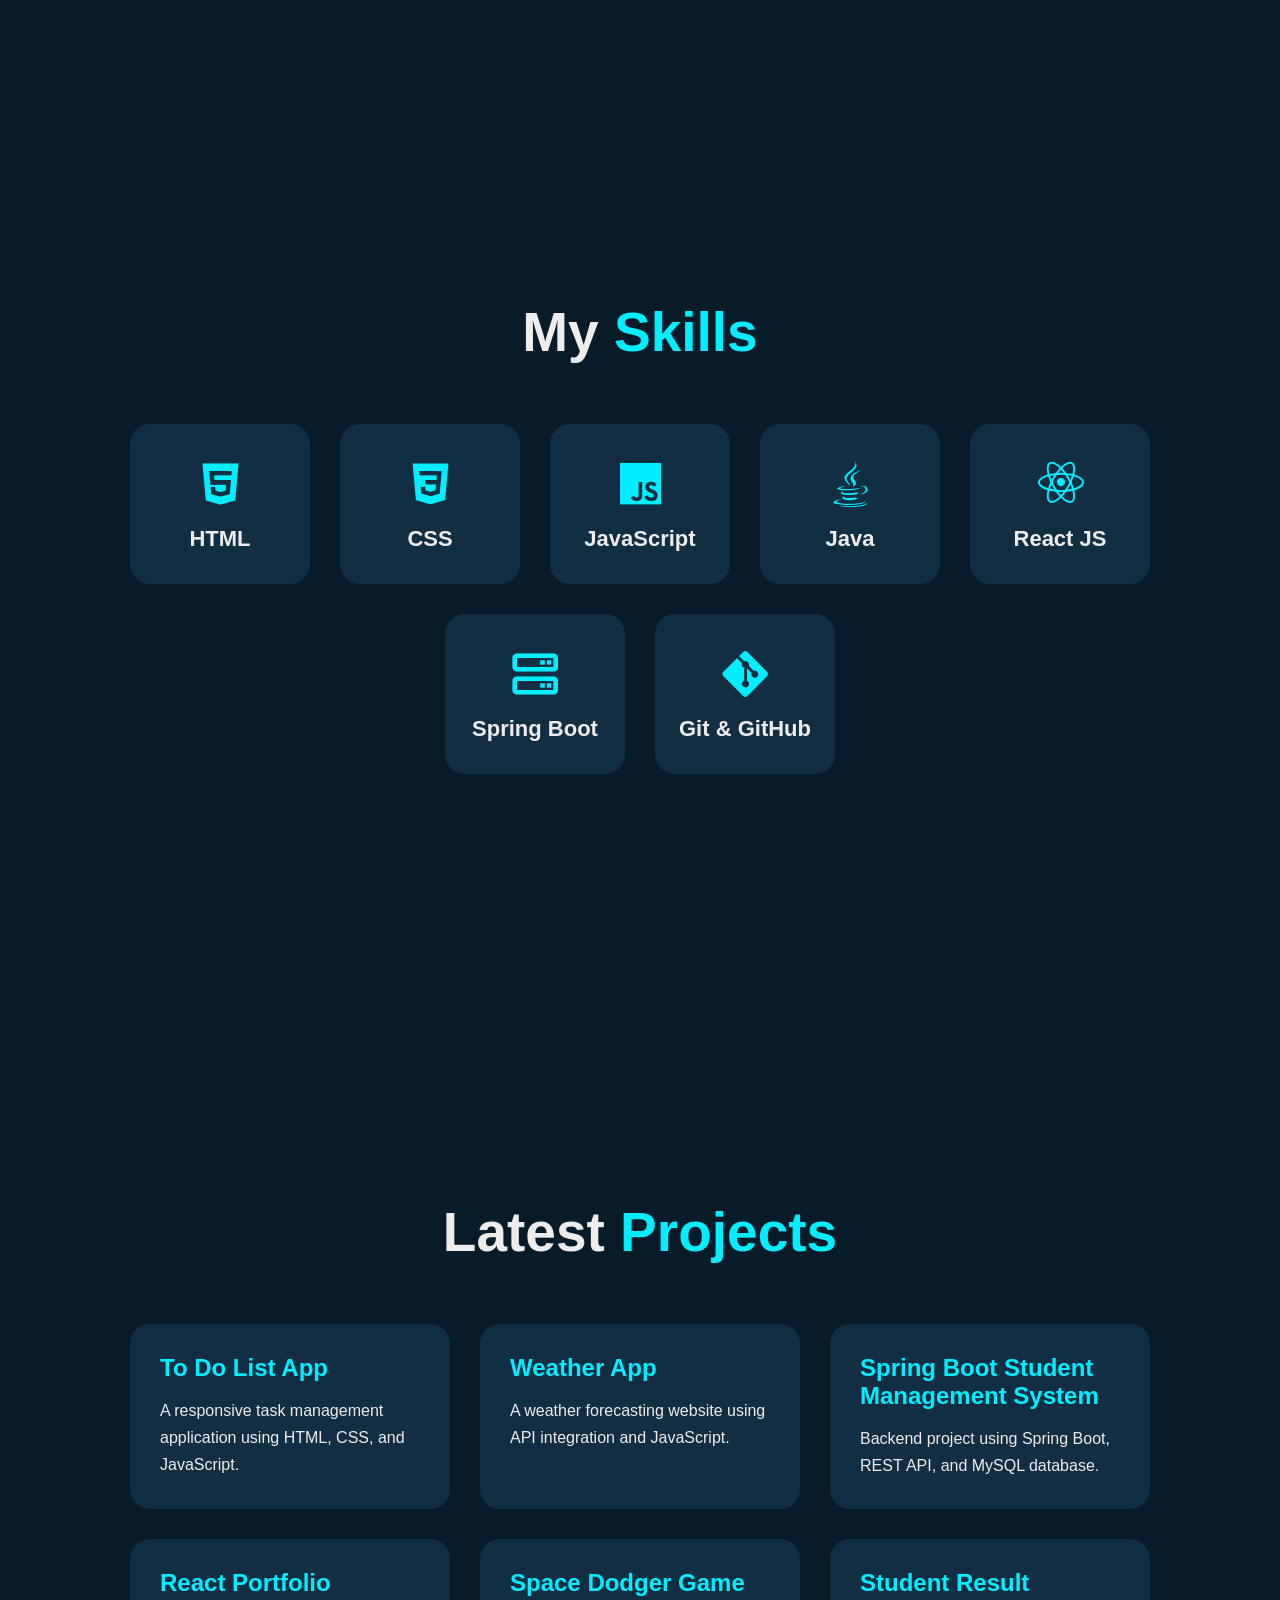
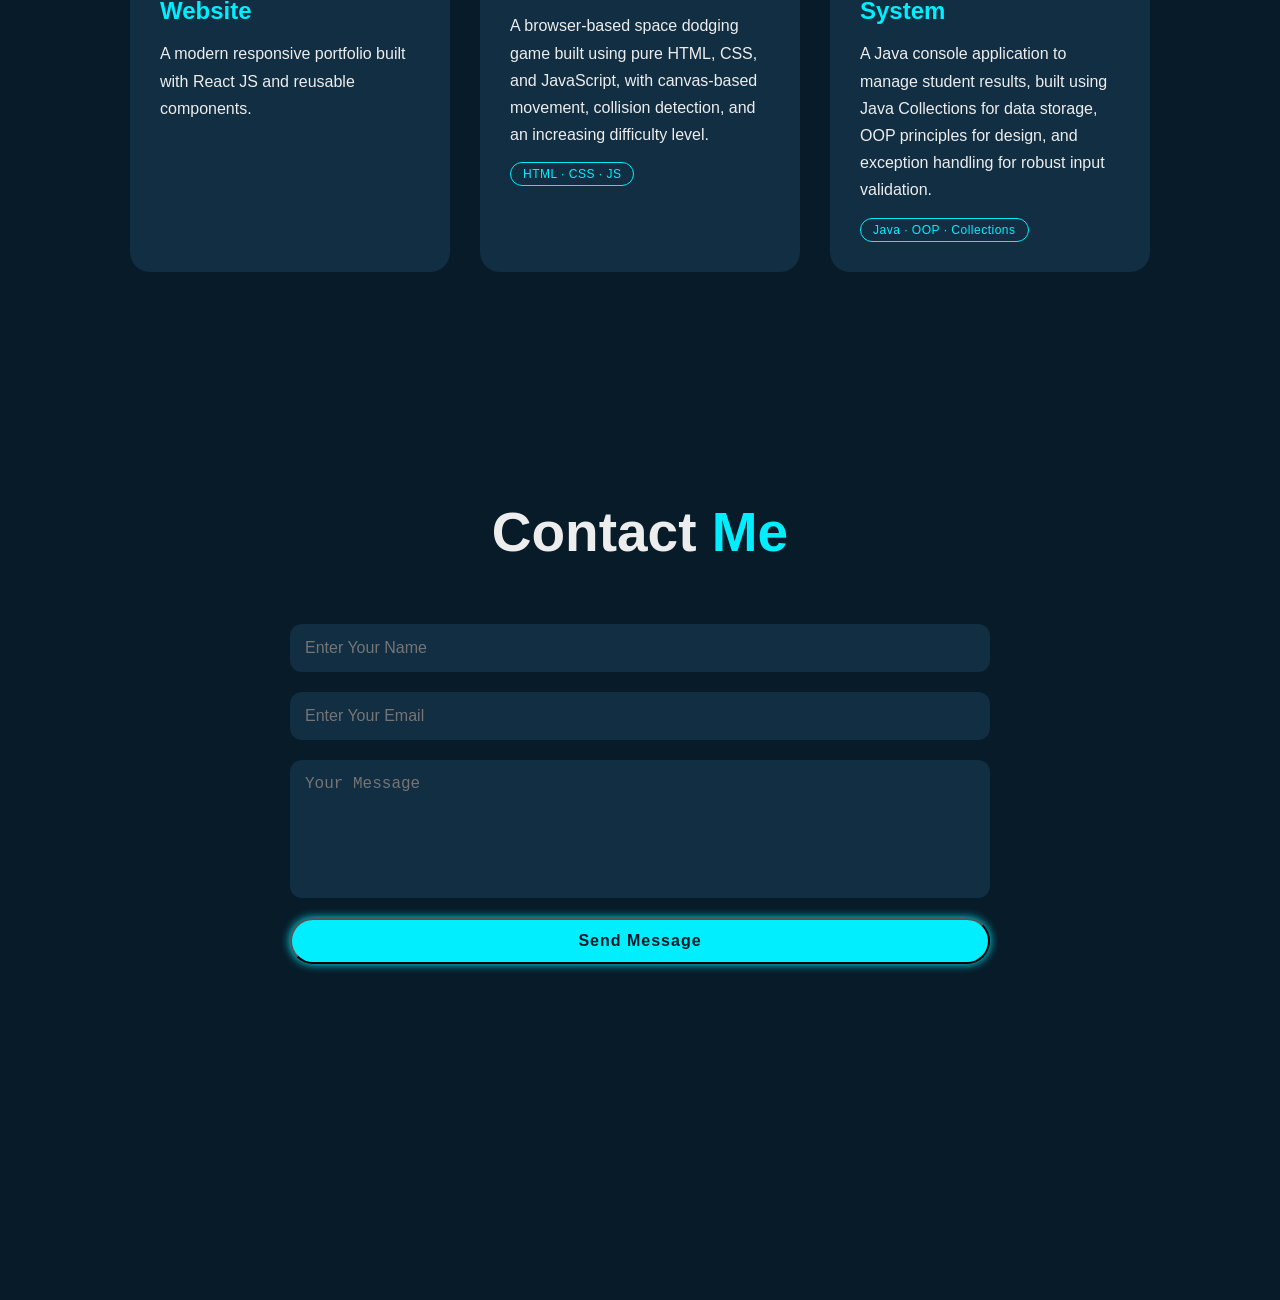
==== commit ec1d69d6: "remove photo and add some more features" ====
--- a/index.html
+++ b/index.html
@@ -1,230 +1,248 @@
 <!DOCTYPE html>
 <html lang="en">
 <head>
-    <meta charset="UTF-8">
-    <meta name="viewport" content="width=device-width, initial-scale=1.0">
-    <title>My Portfolio</title>
-    <link rel="stylesheet" href="style.css">
-    <link href='https://unpkg.com/boxicons@2.1.4/css/boxicons.min.css' rel='stylesheet'>
+<meta charset="UTF-8">
+<meta name="viewport" content="width=device-width, initial-scale=1.0">
+<title>My Portfolio</title>
+<link rel="stylesheet" href="style.css">
+<link href='https://unpkg.com/boxicons@2.1.4/css/boxicons.min.css' rel='stylesheet'>
 </head>
 <body>
-    <header class="header">
-        <a href="#" class="logo">Portfolio</a> 
-
-        <nav class = "navbar">
-       <a href="#home" style="--i:1" class="active">Home</a>
-       <a href="#about" style="--i:2">About</a>
-       <a href="#skills" style="--i:3">Skills</a>
-       <a href="#portfolio" style="--i:4">Portfolio</a>
-       <a href="#contact" style="--i:5">Contact</a>
-       <button onclick="change()" class="theme-btn">
-        <img src="sun.png" id="icon">
-       </button>
-         </nav>
-    </header>
-
-<section class="home" id="home"> 
-   <div class="home-img">
-     <img src="aanchal's photo.png" alt="Aanchal katariya">
-     <div class="img-border"></div>
-   </div>
+ 
+<header class="header">
+    <a href="#" class="logo">Portfolio</a>
+ 
+    <nav class = "navbar">
+        <a href="#home" style="--i:1" class="active">Home</a>
+        <a href="#about" style="--i:2">About</a>
+        <a href="#skills" style="--i:3">Skills</a>
+        <a href="#portfolio" style="--i:4">Portfolio</a>
+        <a href="#contact" style="--i:5">Contact</a>
+        <button onclick="change()" class="theme-btn">
+            <img src="sun.png" id="icon">
+        </button>
+    </nav>
+</header>
+ 
+<section class="home" id="home">
+ 
+    <div class="home-img">
+        <img src="aanchal's photo.png" alt="Aanchal katariya">
+        <div class="img-border"></div>
+    </div>
+ 
     <div class="home-content">
         <h3>Hello , It's Me</h3>
         <h1>Aanchal Katariya</h1>
         <h3>And I'm a <span id="element">Full Stack Developer</span></h3>
         <p>I am a passionate fresher specializing in Web Design and Java Full Stack Development.
-            <br>focused on building responsive, user-friendly, and efficient applications.... </p>
-      
-            <div class="home-sci">
-
-    <a href="https://facebook.com/Aanchal Katariya"
-       target="_blank"
-       style="--i:7">
-       <i class='bx bxl-facebook'></i>
-    </a>
-
-    <a href="https://instagram.com/aanchal_katariya05"
-       target="_blank"
-       style="--i:8">
-       <i class='bx bxl-instagram'></i>
-    </a>
-
-    <a href="https://linkedin.com/in/aanchal-katariya"
-       target="_blank"
-       style="--i:9">
-       <i class='bx bxl-linkedin'></i>
-    </a>
-
-    <a href="https://github.com/aanchal-katariya05"
-       target="_blank"
-       style="--i:10">
-       <i class='bx bxl-github'></i>
-    </a>
-
-</div>
-                <a href="#" class="btn-box"> More About Me </a>
-                </div>
-
-            <!-- here is the about section -->
-             <div  > </div>
-            
-        </section>
-    
+            <br>focused on building responsive, user-friendly, and efficient applications....
+        </p>
+ 
+        <div class="home-sci">
+            <a href="https://facebook.com/Aanchal Katariya" target="_blank" style="--i:7">
+                <i class='bx bxl-facebook'></i>
+            </a>
+            <a href="https://instagram.com/aanchal_katariya05" target="_blank" style="--i:8">
+                <i class='bx bxl-instagram'></i>
+            </a>
+            <a href="https://linkedin.com/in/aanchal-katariya" target="_blank" style="--i:9">
+                <i class='bx bxl-linkedin'></i>
+            </a>
+            <a href="https://github.com/aanchal-katariya05" target="_blank" style="--i:10">
+                <i class='bx bxl-github'></i>
+            </a>
+        </div>
+ 
+        <a href="#" class="btn-box">
+            More About Me
+        </a>
+    </div>
+ 
+    <!-- here is the about section -->
+    <div >
+ 
+    </div>
+ 
+</section>
+ 
 <!-- this is my about section -->
  
-<div class="about-info">
-
-    <div class="info-card">
-        <i class='bx bxs-graduation'></i>
-
-        <div>
-            <h3>Education</h3>
-            <p>B.Tech (ECE) • 2023 - 2027</p>
-        </div>
-    </div>
-
-    <div class="info-card">
-        <i class='bx bx-code-alt'></i>
-
-        <div>
-            <h3>Projects</h3>
-            <p>30+ Frontend & Java Projects</p>
-        </div>
-    </div>
-
-    <div class="info-card">
-        <i class='bx bx-briefcase'></i>
-
-        <div>
-            <h3>Experience</h3>
-            <p>Java Full Stack Internship</p>
-        </div>
-    </div>
-
-    <div class="info-card">
-        <i class='bx bx-laptop'></i>
-
-        <div>
-            <h3>Tech Stack</h3>
-            <p>Java • HTML • CSS • JavaScript • Spring Boot • MySQL</p>
-        </div>
-    </div>
-
-</div>
-
-
+<section class="about" id="about">
+    <h2 class="section-title">About <span>Me</span></h2>
+ 
+    <div class="about-content">
+ 
+        <div class="about-left">
+            <span class="about-label">Who I Am</span>
+            <p class="about-text">
+                I'm <strong>Aanchal Katariya</strong>, a B.Tech (ECE) student and a passionate fresher in
+                <strong>Web Design</strong> and <strong>Java Full Stack Development</strong>. I enjoy turning
+                ideas into responsive, user-friendly applications, and I'm always exploring new tools to
+                sharpen my frontend and backend skills.
+            </p>
+            <div class="about-highlights">
+                <span class="highlight-chip">Problem Solver</span>
+                <span class="highlight-chip">Fast Learner</span>
+                <span class="highlight-chip">Team Player</span>
+            </div>
+        </div>
+ 
+        <div class="about-info">
+ 
+            <div class="info-card">
+                <i class='bx bxs-graduation'></i>
+                <div>
+                    <h3>Education</h3>
+                    <p>B.Tech (ECE) • 2023 - 2027</p>
+                </div>
+            </div>
+ 
+            <div class="info-card">
+                <i class='bx bx-code-alt'></i>
+                <div>
+                    <h3>Projects</h3>
+                    <p>30+ Frontend & Java Projects</p>
+                </div>
+            </div>
+ 
+            <div class="info-card">
+                <i class='bx bx-briefcase'></i>
+                <div>
+                    <h3>Experience</h3>
+                    <p>Java Full Stack Internship</p>
+                </div>
+            </div>
+ 
+            <div class="info-card">
+                <i class='bx bx-laptop'></i>
+                <div>
+                    <h3>Tech Stack</h3>
+                    <p>Java • HTML • CSS • JavaScript • Spring Boot • MySQL</p>
+                </div>
+            </div>
+ 
+        </div>
+ 
+    </div>
+</section>
+ 
 <!-- this is my skills section -->
-
+ 
 <section class="skills" id="skills">
-
     <h2 class="section-title">My <span>Skills</span></h2>
-
+ 
     <div class="skills-container">
-
+ 
         <div class="skill-box">
             <i class='bx bxl-html5'></i>
             <h3>HTML</h3>
         </div>
-
+ 
         <div class="skill-box">
             <i class='bx bxl-css3'></i>
             <h3>CSS</h3>
         </div>
-
+ 
         <div class="skill-box">
             <i class='bx bxl-javascript'></i>
             <h3>JavaScript</h3>
         </div>
-
+ 
         <div class="skill-box">
             <i class='bx bxl-java'></i>
             <h3>Java</h3>
         </div>
-
+ 
         <div class="skill-box">
             <i class='bx bxl-react'></i>
             <h3>React JS</h3>
         </div>
-
+ 
         <div class="skill-box">
             <i class='bx bx-server'></i>
             <h3>Spring Boot</h3>
         </div>
-
+ 
         <div class="skill-box">
             <i class='bx bxl-git'></i>
             <h3>Git & GitHub</h3>
         </div>
-
+ 
     </div>
 </section>
  
 <!-- this is my Portfolio section -->
+ 
 <section class="portfolio" id="portfolio">
-
     <h2 class="section-title">Latest <span>Projects</span></h2>
-
+ 
     <div class="portfolio-container">
-
+ 
         <div class="project-card">
             <h3>To Do List App</h3>
             <p>
-                A responsive task management application using
-                HTML, CSS, and JavaScript.
-            </p>
-        </div>
-
+                A responsive task management application using HTML, CSS, and JavaScript.
+            </p>
+        </div>
+ 
         <div class="project-card">
             <h3>Weather App</h3>
             <p>
-                A weather forecasting website using API integration
-                and JavaScript.
-            </p>
-        </div>
-
+                A weather forecasting website using API integration and JavaScript.
+            </p>
+        </div>
+ 
         <div class="project-card">
             <h3>Spring Boot Student Management System</h3>
             <p>
-                Backend project using Spring Boot, REST API,
-                and MySQL database.
-            </p>
-        </div>
-
+                Backend project using Spring Boot, REST API, and MySQL database.
+            </p>
+        </div>
+ 
         <div class="project-card">
             <h3>React Portfolio Website</h3>
             <p>
-                A modern responsive portfolio built with React JS
-                and reusable components.
-            </p>
-        </div>
-
-    </div>
-
-</section>
-
-<!-- this is my Contact section  -->
-
+                A modern responsive portfolio built with React JS and reusable components.
+            </p>
+        </div>
+ 
+        <div class="project-card">
+            <h3>Space Dodger Game</h3>
+            <p>
+                A browser-based space dodging game built using pure HTML, CSS, and JavaScript,
+                with canvas-based movement, collision detection, and an increasing difficulty level.
+            </p>
+            <span class="project-tag">HTML · CSS · JS</span>
+        </div>
+ 
+        <div class="project-card">
+            <h3>Student Result System</h3>
+            <p>
+                A Java console application to manage student results, built using Java Collections
+                for data storage, OOP principles for design, and exception handling for robust input validation.
+            </p>
+            <span class="project-tag">Java · OOP · Collections</span>
+        </div>
+ 
+    </div>
+</section>
+ 
+<!-- this is my Contact section -->
+ 
 <section class="contact" id="contact">
-
     <h2 class="section-title">Contact <span>Me</span></h2>
-
+ 
     <form>
-
         <input type="text" placeholder="Enter Your Name">
-
         <input type="email" placeholder="Enter Your Email">
-
         <textarea rows="6" placeholder="Your Message"></textarea>
-
         <button type="submit" class="btn-box">
             Send Message
         </button>
-
     </form>
-
-</section>
-
-
-<script src="main.js "></script>
+</section>
+ 
+<script src="main.js"></script>
 </body>
 </html>
--- a/style.css
+++ b/style.css
@@ -1,25 +1,27 @@
+
 *
 {
    margin: 0;
    padding: 0;
    box-sizing: border-box;
 }
-
+ 
 html
 {
     scroll-behavior: smooth;
 }
-
+ 
 body
 {
     color: #ededed;
     font-family: 'Poppins', sans-serif;
     overflow-x: hidden;
     background: #081b29;
-}
-
+    transition: background .4s ease, color .4s ease;
+}
+ 
 /* HEADER */
-
+ 
 .header
 {
     position: fixed;
@@ -30,11 +32,14 @@
     background: rgba(8, 27, 41, 0.8);
     backdrop-filter: blur(10px);
     display: flex;
+    flex-wrap: wrap;
+    row-gap: 10px;
     justify-content: space-between;
     align-items: center;
     z-index: 100;
-}
-
+    transition: background .4s ease;
+}
+ 
 .logo
 {
     font-size: 28px;
@@ -44,13 +49,16 @@
     opacity: 0;
     animation: slideRight 1s ease forwards;
 }
-
+ 
 .navbar
 {
     display: flex;
-    gap: 20px;
-}
-
+    flex-wrap: wrap;
+    justify-content: flex-end;
+    align-items: center;
+    gap: 15px 20px;
+}
+ 
 .navbar a
 {
     font-size: 20px;
@@ -61,18 +69,18 @@
     opacity: 0;
     animation: slideTop .5s ease forwards;
 }
-
+ 
 .navbar a:hover
 {
     color: #0ef;
 }
-
+ 
   #icon {
     width: 30px;
     height: 25px;
     cursor: pointer;
 }
-
+ 
 .theme-btn{
     width: 42px;
     height: 42px;
@@ -80,16 +88,20 @@
     background: transparent;
     border: 2px solid #00d4ff;
     color: #00d4ff;
+    display: flex;
+    align-items: center;
+    justify-content: center;
+    cursor: pointer;
     transition: .3s;
 }
-
+ 
 .theme-btn:hover{
     background: #00d4ff;
     color: #fff;
 }
-
+ 
 /* HOME SECTION */
-
+ 
 .home
 {
     position: relative;
@@ -102,12 +114,12 @@
     padding: 100px 10%;
     gap: 50px;
 }
-
+ 
 .home-content
 {
     max-width: 600px;
 }
-
+ 
 .home-content h3
 {
     font-size: 32px;
@@ -115,19 +127,19 @@
     opacity: 0;
     animation: slideBottom 1s ease forwards;
 }
-
+ 
 .home-content h3:nth-of-type(2)
 {
     margin-bottom: 30px;
     animation: slideTop 1s ease forwards;
     animation-delay: .7s;
 }
-
+ 
 .home-content h3 span
 {
     color: #0ef;
 }
-
+ 
 .home-content h1
 {
    font-size: 60px;
@@ -137,7 +149,7 @@
    animation: slideRight 1s ease forwards;
    animation-delay: 1s;
 }
-
+ 
 .home-content p
 {
     font-size: 18px;
@@ -146,9 +158,9 @@
     animation: slideLeft 1s ease forwards;
     animation-delay: 1s;
 }
-
+ 
 /* SOCIAL ICONS */
-
+ 
 .home-sci a
 {
     display: inline-flex;
@@ -167,7 +179,7 @@
     animation: slideLeft 1s ease forwards;
     animation-delay: calc(.2s * var(--i));
 }
-
+ 
 .home-sci a:hover
 {
     background: #0ef;
@@ -175,9 +187,9 @@
     box-shadow: 0 0 25px #0ef;
     transform: translateY(-5px);
 }
-
+ 
 /* BUTTON */
-
+ 
 .btn-box
 {
     display: inline-block;
@@ -195,15 +207,15 @@
     animation-delay: 2s;
     box-shadow: 0 0 10px #0ef;
 }
-
+ 
 .btn-box:hover
 {
     box-shadow: 0 0 40px #0ef;
     transform: scale(1.05);
 }
-
+ 
 /* HOME IMAGE */
-
+ 
 .home-img
 {
    position: relative;
@@ -211,7 +223,7 @@
    height: 320px;
    animation: float 6s ease-in-out infinite;
 }
-
+ 
 .home-img img
 {
     width: 100%;
@@ -231,7 +243,7 @@
         0 0 20px rgba(0, 238, 255, 0.4),
         0 0 60px rgba(0, 238, 255, 0.3);
 }
-
+ 
 .img-border
 {
     position: absolute;
@@ -247,9 +259,9 @@
     z-index: -1;
     animation: rotate 10s linear infinite;
 }
-
+ 
 /* COMMON SECTION */
-
+ 
 .about,
 .skills,
 .portfolio,
@@ -259,28 +271,78 @@
     padding: 100px 10%;
     background: #081b29;
 }
-
+ 
 .section-title
 {
     text-align: center;
     font-size: 55px;
     margin-bottom: 60px;
 }
-
+ 
 .section-title span
 {
     color: #0ef;
 }
-
+ 
 /* ABOUT */
-
+ 
+.about-content{
+    display:flex;
+    align-items:flex-start;
+    gap:60px;
+    max-width:1100px;
+    margin:0 auto;
+}
+ 
+.about-left{
+    flex:1;
+    min-width:280px;
+}
+ 
+.about-label{
+    display:inline-block;
+    font-size:14px;
+    font-weight:600;
+    letter-spacing:2px;
+    text-transform:uppercase;
+    color:#0ef;
+    margin-bottom:14px;
+}
+ 
+.about-text{
+    font-size:18px;
+    line-height:1.85;
+    color:#cfcfcf;
+}
+ 
+.about-text strong{
+    color:#fff;
+    font-weight:600;
+}
+ 
+.about-highlights{
+    display:flex;
+    flex-wrap:wrap;
+    gap:12px;
+    margin-top:26px;
+}
+ 
+.highlight-chip{
+    padding:8px 18px;
+    font-size:14px;
+    border-radius:30px;
+    border:1px solid #0ef;
+    color:#0ef;
+}
+ 
 .about-info{
     flex:1;
-    display:flex;
-    flex-direction:column;
+    min-width:300px;
+    display:grid;
+    grid-template-columns:1fr 1fr;
     gap:18px;
 }
-
+ 
 .info-card{
     display:flex;
     align-items:center;
@@ -290,57 +352,94 @@
     background:#1b1b1b;
     border:1px solid #2e2e2e;
     transition:.3s;
-}
-
+    position:relative;
+    overflow:hidden;
+}
+ 
+.info-card::before
+{
+    content: '';
+    position: absolute;
+    top: 0;
+    left: -150%;
+    width: 60%;
+    height: 100%;
+    background: linear-gradient(
+        100deg,
+        transparent,
+        rgba(0,238,255,0.25),
+        transparent
+    );
+    transition: .6s ease;
+}
+ 
+.info-card:hover::before
+{
+    left: 150%;
+}
+ 
 .info-card i{
     font-size:34px;
     color:#0ef;
     min-width:40px;
 }
-
+ 
 .info-card h3{
     color:#fff;
     margin-bottom:5px;
     font-size:22px;
 }
-
+ 
 .info-card p{
     color:#bdbdbd;
     font-size:15px;
     line-height:1.6;
 }
-
+ 
 .info-card:hover{
     transform:translateX(8px);
     border-color:#0ef;
     box-shadow:0 0 20px rgba(0,238,255,.25);
 }
-
-body.light-mode .about-text p{
+ 
+body.light-mode .about-text{
     color:#444;
 }
-
+ 
+body.light-mode .about-text strong{
+    color:#111;
+}
+ 
+body.light-mode .about-label{
+    color:#0097a7;
+}
+ 
+body.light-mode .highlight-chip{
+    color:#0097a7;
+    border-color:#0097a7;
+}
+ 
 body.light-mode .info-card{
     background:#fff;
     border:1px solid #e7e7e7;
     box-shadow:0 8px 20px rgba(0,0,0,.08);
 }
-
+ 
 body.light-mode .info-card h3{
     color:#111;
 }
-
+ 
 body.light-mode .info-card p{
     color:#666;
 }
-
+ 
 body.light-mode .info-card i{
     color:#00bcd4;
 }
-
-
+ 
+ 
 /* SKILLS */
-
+ 
 .skills-container
 {
     display: flex;
@@ -348,7 +447,7 @@
     justify-content: center;
     gap: 30px;
 }
-
+ 
 .skill-box
 {
     width: 180px;
@@ -360,28 +459,28 @@
     transition: .5s ease;
     cursor: pointer;
 }
-
+ 
 .skill-box:hover
 {
     transform: translateY(-10px);
     border-color: #0ef;
     box-shadow: 0 0 25px rgba(0, 238, 255, 0.5);
 }
-
+ 
 .skill-box i
 {
     font-size: 55px;
     color: #0ef;
     margin-bottom: 15px;
 }
-
+ 
 .skill-box h3
 {
     font-size: 22px;
 }
-
+ 
 /* PORTFOLIO */
-
+ 
 .portfolio-container
 {
     display: flex;
@@ -389,7 +488,7 @@
     justify-content: center;
     gap: 30px;
 }
-
+ 
 .project-card
 {
     width: 320px;
@@ -400,7 +499,7 @@
     position: relative;
     overflow: hidden;
 }
-
+ 
 .project-card::before
 {
     content: '';
@@ -416,32 +515,44 @@
     );
     transition: .5s;
 }
-
+ 
 .project-card:hover::before
 {
     top: 100%;
 }
-
+ 
 .project-card:hover
 {
     transform: scale(1.05);
     box-shadow: 0 0 25px rgba(0,238,255,0.4);
 }
-
+ 
 .project-card h3
 {
     color: #0ef;
     margin-bottom: 15px;
     font-size: 24px;
 }
-
+ 
 .project-card p
 {
     line-height: 1.7;
 }
-
+ 
+.project-tag
+{
+    display: inline-block;
+    margin-top: 14px;
+    padding: 4px 12px;
+    font-size: 12px;
+    letter-spacing: .5px;
+    color: #0ef;
+    border: 1px solid #0ef;
+    border-radius: 20px;
+}
+ 
 /* CONTACT */
-
+ 
 .contact form
 {
     max-width: 700px;
@@ -450,7 +561,7 @@
     flex-direction: column;
     gap: 20px;
 }
-
+ 
 .contact input,
 .contact textarea
 {
@@ -462,14 +573,14 @@
     color: white;
     font-size: 16px;
 }
-
+ 
 .contact textarea
 {
     resize: none;
 }
-
+ 
 /* ANIMATIONS */
-
+ 
 @keyframes slideRight
 {
     0%
@@ -477,14 +588,14 @@
         transform: translateX(-100px);
         opacity: 0;
     }
-
+ 
     100%
     {
         transform: translateX(0);
         opacity: 1;
     }
 }
-
+ 
 @keyframes slideLeft
 {
     0%
@@ -492,14 +603,14 @@
         transform: translateX(100px);
         opacity: 0;
     }
-
+ 
     100%
     {
         transform: translateX(0);
         opacity: 1;
     }
 }
-
+ 
 @keyframes slideTop
 {
     0%
@@ -507,14 +618,14 @@
         transform: translateY(100px);
         opacity: 0;
     }
-
+ 
     100%
     {
         transform: translateY(0);
         opacity: 1;
     }
 }
-
+ 
 @keyframes slideBottom
 {
     0%
@@ -522,42 +633,42 @@
         transform: translateY(-100px);
         opacity: 0;
     }
-
+ 
     100%
     {
         transform: translateY(0);
         opacity: 1;
     }
 }
-
+ 
 @keyframes float
 {
     0%,100%
     {
         transform: translateY(0px);
     }
-
+ 
     50%
     {
         transform: translateY(-20px);
     }
 }
-
+ 
 @keyframes rotate
 {
     0%
     {
         transform: rotate(0deg);
     }
-
+ 
     100%
     {
         transform: rotate(360deg);
     }
 }
-
+ 
 /* RESPONSIVE */
-
+ 
 @media (max-width: 991px)
 {
     .home
@@ -565,35 +676,45 @@
         flex-direction: column;
         text-align: center;
     }
-
+ 
+    .about-content
+    {
+        flex-direction: column;
+    }
+ 
+    .about-info
+    {
+        width: 100%;
+    }
+ 
     .navbar
     {
         gap: 15px;
     }
-
+ 
     .navbar a
     {
         font-size: 18px;
     }
-
+ 
     .home-content h1
     {
         font-size: 45px;
     }
-
+ 
     .section-title
     {
         font-size: 40px;
     }
 }
-
+ 
 @media (max-width: 768px)
 {
     .header
     {
         padding: 20px 5%;
     }
-
+ 
     .home,
     .skills,
     .portfolio,
@@ -601,25 +722,25 @@
     {
         padding: 100px 5%;
     }
-
+ 
     .home-img
     {
         width: 250px;
         height: 250px;
     }
-
+ 
     
     .skill-box
     {
         width: 150px;
     }
-
+ 
     .project-card
     {
         width: 100%;
     }
 }
-
+ 
 @media (max-width: 768px)
 {
     .header
@@ -628,14 +749,14 @@
         padding: 15px 5%;
         gap: 15px;
     }
-
+ 
     .navbar
     {
         flex-wrap: wrap;
         justify-content: center;
         gap: 10px;
     }
-
+ 
     .navbar a
     {
         margin-left: 0;
@@ -649,91 +770,137 @@
         text-align: center;
         padding-top: 150px;
     }
-
+ 
     .home-content h1
     {
         font-size: 38px;
     }
-
+ 
     .home-content h3
     {
         font-size: 24px;
     }
-
+ 
     .home-content p
     {
         font-size: 16px;
     }
-
+ 
     .home-img
     {
         width: 220px;
         height: 220px;
     }
-
-
-
+ 
+    .about-info
+    {
+        grid-template-columns: 1fr;
+    }
+ 
     .section-title
     {
         font-size: 35px;
     }
-
+ 
     .skills-container
     {
         gap: 15px;
     }
-
+ 
     .skill-box
     {
         width: 140px;
         padding: 20px;
     }
-
+ 
     .project-card
     {
         width: 100%;
     }
-
+ 
     .contact form
     {
         width: 100%;
     }
 }
-
-/* Light Mode */
-
-.light-theme{
+ 
+/* LIGHT MODE (toggle target: body.light-mode) */
+ 
+body.light-mode
+{
     background: #f5f5f5;
     color: #111;
 }
-
-.light-theme .header{
+ 
+body.light-mode .header
+{
     background: rgba(255,255,255,0.9);
 }
-
-.light-theme .home,
-.light-theme .about,
-.light-theme .skills,
-.light-theme .portfolio,
-.light-theme .contact{
+ 
+body.light-mode .home,
+body.light-mode .about,
+body.light-mode .skills,
+body.light-mode .portfolio,
+body.light-mode .contact
+{
     background: #f5f5f5;
     color: #111;
 }
-
-.light-theme .logo,
-.light-theme .navbar a,
-.light-theme h1,
-.light-theme h2,
-.light-theme h3,
-.light-theme p{
+ 
+body.light-mode .logo,
+body.light-mode .navbar a,
+body.light-mode h1,
+body.light-mode h2,
+body.light-mode h3,
+body.light-mode p
+{
     color: #111;
 }
-
-.light-theme .skill-box,
-.light-theme .project-card,
-.light-theme input,
-.light-theme textarea{
+ 
+body.light-mode .home-content h3 span,
+body.light-mode .section-title span
+{
+    color: #0097a7;
+}
+ 
+body.light-mode .skill-box,
+body.light-mode .project-card,
+body.light-mode input,
+body.light-mode textarea
+{
     background: #fff;
     color: #111;
     border: 1px solid #ddd;
+}
+ 
+body.light-mode .project-card h3
+{
+    color: #0097a7;
+}
+ 
+body.light-mode .project-tag
+{
+    color: #0097a7;
+    border-color: #0097a7;
+}
+ 
+body.light-mode .home-sci a,
+body.light-mode .theme-btn
+{
+    border-color: #0097a7;
+    color: #0097a7;
+}
+ 
+body.light-mode .home-sci a:hover
+{
+    background: #0097a7;
+    color: #fff;
+    box-shadow: 0 0 25px #0097a7;
+}
+ 
+body.light-mode .btn-box
+{
+    background: #0097a7;
+    color: #fff;
+    box-shadow: 0 0 10px #0097a7;
 }
